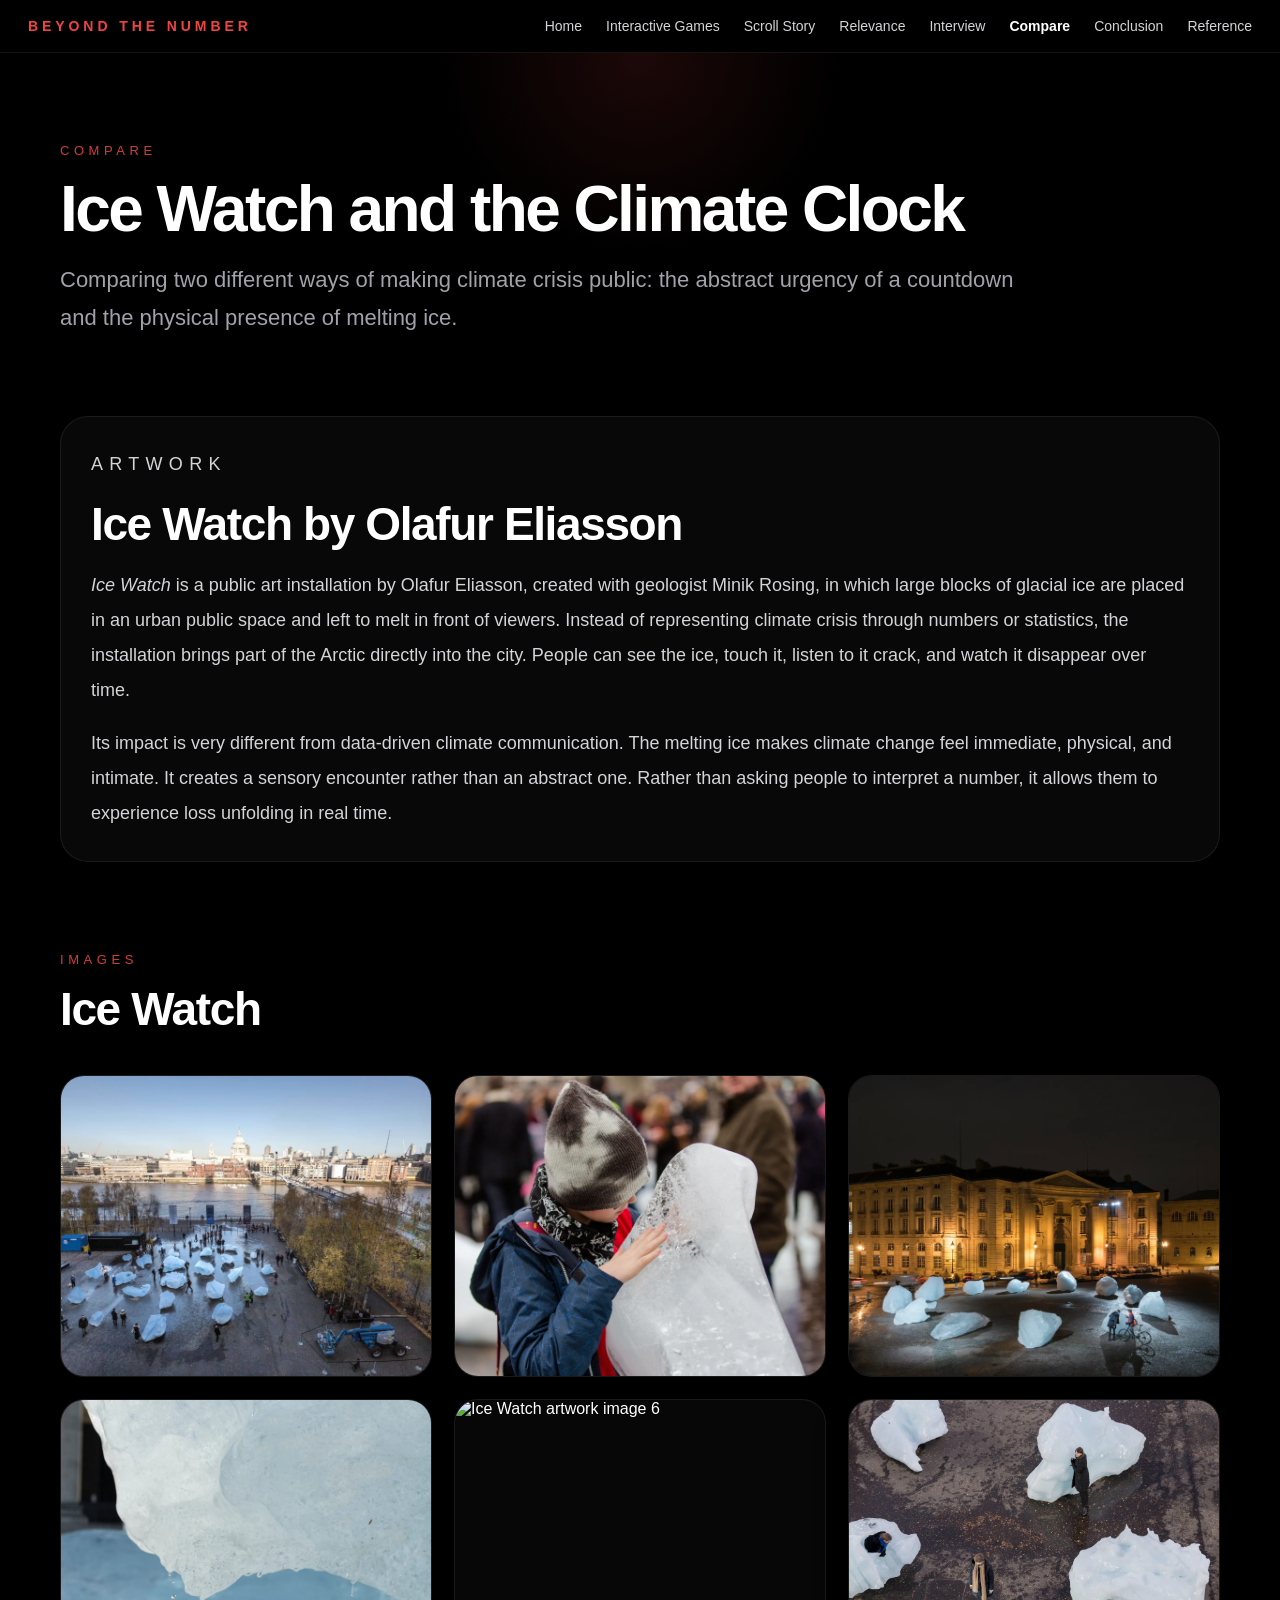
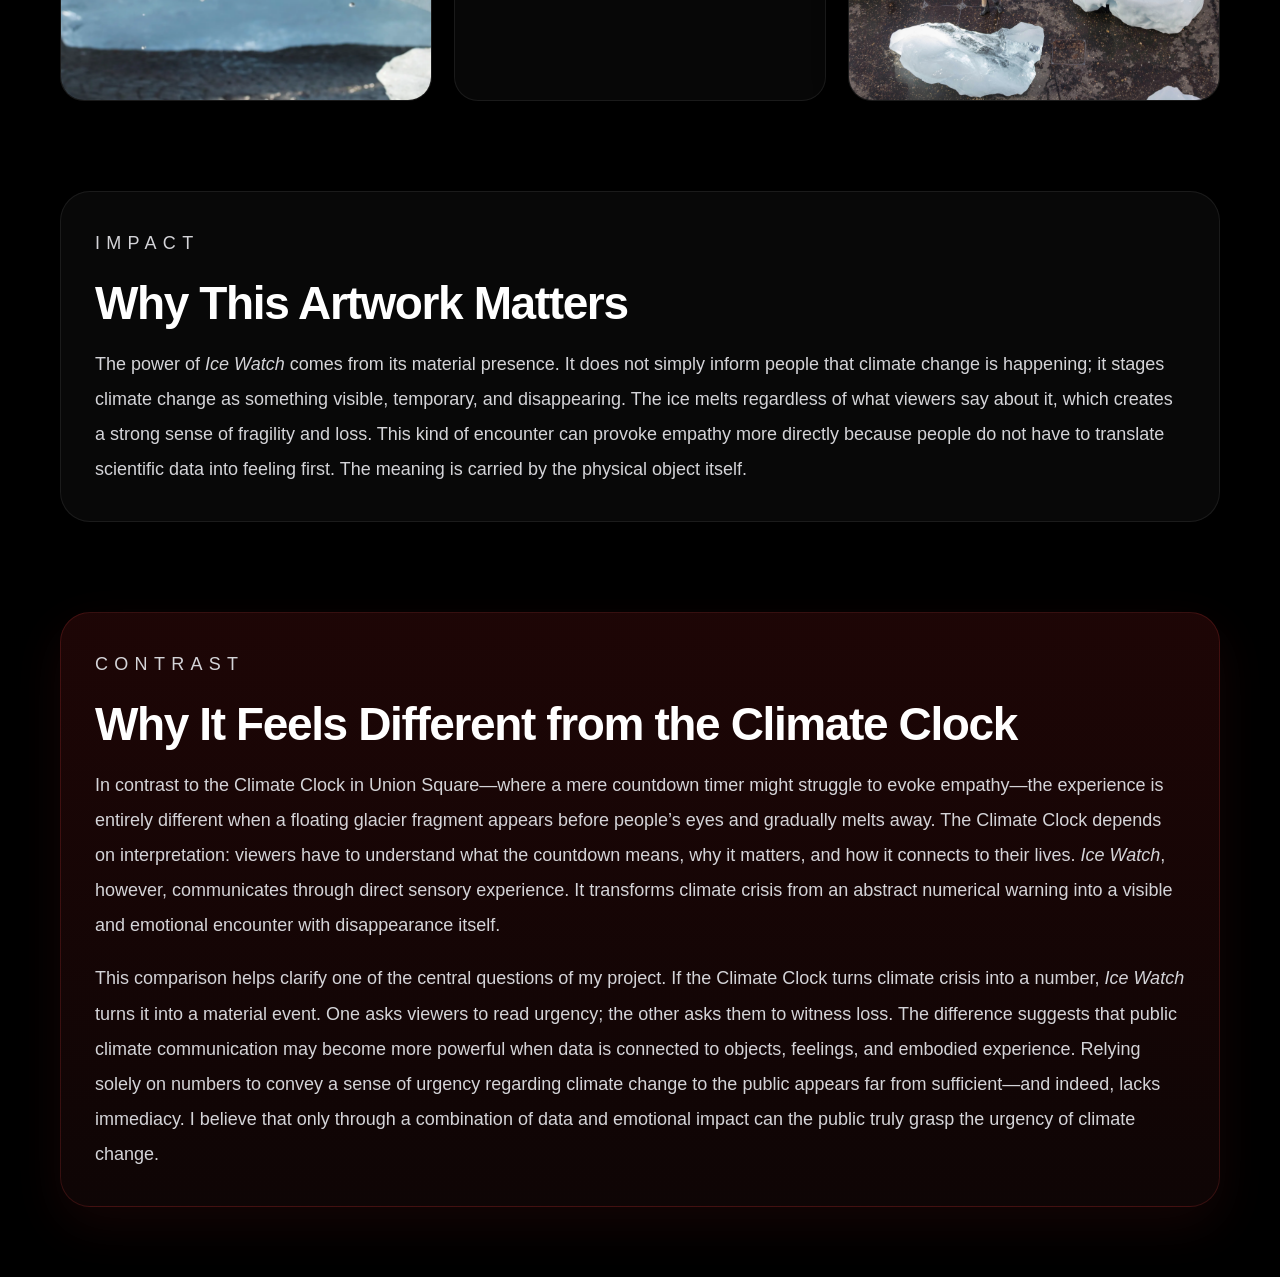
==== compare.html @ d5ae1855 "Add files via upload" ====
<!DOCTYPE html>
<html lang="en">
<head>
  <meta charset="UTF-8" />
  <meta name="viewport" content="width=device-width, initial-scale=1.0" />
  <title>Compare | Beyond the Number</title>
  <link rel="stylesheet" href="compare.css" />
</head>
<body>
  <header class="navbar">
    <div class="nav-container">
      <div class="nav-logo">Beyond the Number</div>
      <nav class="nav-links">
        <a href="index.html">Home</a>
        <a href="games.html">Interactive Games</a>
        <a href="scroll-story.html">Scroll Story</a>
        <a href="relevance.html">Relevance</a>
        <a href="interview.html">Interview</a>
        <a href="compare.html" class="active">Compare</a>
        <a href="conclusion.html">Conclusion</a>
        <a href="reference.html">Reference</a>
      </nav>
    </div>
  </header>

  <section class="compare-hero">
    <div class="section-container">
      <p class="section-eyebrow">Compare</p>
      <h1>Ice Watch and the Climate Clock</h1>
      <p class="hero-subtitle">
        Comparing two different ways of making climate crisis public:
        the abstract urgency of a countdown and the physical presence of melting ice.
      </p>
    </div>
  </section>

  <section class="intro-section">
    <div class="section-container">
      <div class="intro-card">
        <div class="intro-text">
          <p class="section-eyebrow">Artwork</p>
          <h2>Ice Watch by Olafur Eliasson</h2>
          <p>
            <em>Ice Watch</em> is a public art installation by Olafur Eliasson, created with geologist Minik Rosing, in which large blocks of glacial ice are placed in an urban public space and left to melt in front of viewers. Instead of representing climate crisis through numbers or statistics, the installation brings part of the Arctic directly into the city. People can see the ice, touch it, listen to it crack, and watch it disappear over time.
          </p>
          <p>
            Its impact is very different from data-driven climate communication. The melting ice makes climate change feel immediate, physical, and intimate. It creates a sensory encounter rather than an abstract one. Rather than asking people to interpret a number, it allows them to experience loss unfolding in real time.
          </p>
        </div>
      </div>
    </div>
  </section>

  <section class="gallery-section">
    <div class="section-container">
      <div class="section-heading">
        <p class="section-eyebrow">Images</p>
        <h2>Ice Watch</h2>
      </div>

      <div class="gallery-grid">
        <div class="gallery-card"><img src="ice1.jpg" alt="Ice Watch artwork image 1" /></div>
        <div class="gallery-card"><img src="ice2.jpg" alt="Ice Watch artwork image 2" /></div>
        <div class="gallery-card"><img src="ice3.jpg" alt="Ice Watch artwork image 3" /></div>
        <div class="gallery-card"><img src="ice4.jpg" alt="Ice Watch artwork image 4" /></div>
        <div class="gallery-card"><img src="ice6.gif" alt="Ice Watch artwork image 6" /></div>
        <div class="gallery-card"><img src="ice5.jpg" alt="Ice Watch artwork image 5" /></div>
      </div>
    </div>
  </section>

  <section class="impact-section">
    <div class="section-container">
      <div class="impact-box">
        <p class="section-eyebrow">Impact</p>
        <h2>Why This Artwork Matters</h2>
        <p>
          The power of <em>Ice Watch</em> comes from its material presence. It does not simply inform people that climate change is happening; it stages climate change as something visible, temporary, and disappearing. The ice melts regardless of what viewers say about it, which creates a strong sense of fragility and loss. This kind of encounter can provoke empathy more directly because people do not have to translate scientific data into feeling first. The meaning is carried by the physical object itself.
        </p>
      </div>
    </div>
  </section>

  <section class="contrast-section">
    <div class="section-container">
      <div class="contrast-box">
        <p class="section-eyebrow">Contrast</p>
        <h2>Why It Feels Different from the Climate Clock</h2>
        <p>
          In contrast to the Climate Clock in Union Square—where a mere countdown timer might struggle to evoke empathy—the experience is entirely different when a floating glacier fragment appears before people’s eyes and gradually melts away. The Climate Clock depends on interpretation: viewers have to understand what the countdown means, why it matters, and how it connects to their lives. <em>Ice Watch</em>, however, communicates through direct sensory experience. It transforms climate crisis from an abstract numerical warning into a visible and emotional encounter with disappearance itself.
        </p>
        <p>
          This comparison helps clarify one of the central questions of my project. If the Climate Clock turns climate crisis into a number, <em>Ice Watch</em> turns it into a material event. One asks viewers to read urgency; the other asks them to witness loss. The difference suggests that public climate communication may become more powerful when data is connected to objects, feelings, and embodied experience.
          Relying solely on numbers to convey a sense of urgency regarding climate change to the public appears far from sufficient—and indeed, lacks immediacy. I believe that only through a combination of data and emotional impact can the public truly grasp the urgency of climate change.
        </p>
      </div>
    </div>
  </section>
</body>
</html>
---- compare.css ----
* {
  margin: 0;
  padding: 0;
  box-sizing: border-box;
}

html {
  scroll-behavior: smooth;
}

body {
  font-family: Arial, Helvetica, sans-serif;
  background: #000;
  color: #fff;
  overflow-x: hidden;
}

/* NAVBAR */
.navbar {
  position: sticky;
  top: 0;
  z-index: 1000;
  width: 100%;
  background: rgba(0, 0, 0, 0.82);
  backdrop-filter: blur(12px);
  border-bottom: 1px solid rgba(255, 255, 255, 0.08);
}

.nav-container {
  max-width: 1320px;
  margin: 0 auto;
  padding: 18px 28px;
  display: flex;
  justify-content: space-between;
  align-items: center;
  gap: 20px;
}

.nav-logo {
  color: #ef4444;
  font-size: 14px;
  font-weight: 700;
  text-transform: uppercase;
  letter-spacing: 0.28em;
  white-space: nowrap;
}

.nav-links {
  display: flex;
  gap: 24px;
  flex-wrap: wrap;
  justify-content: flex-end;
}

.nav-links a {
  text-decoration: none;
  color: #d4d4d8;
  font-size: 14px;
  transition: color 0.25s ease;
}

.nav-links a:hover,
.nav-links a.active {
  color: #fff;
  font-weight: 700;
}

/* GENERAL */
.section-container {
  max-width: 1320px;
  margin: 0 auto;
}

.section-eyebrow {
  color: rgba(239, 68, 68, 0.88);
  text-transform: uppercase;
  letter-spacing: 0.35em;
  font-size: 13px;
  margin-bottom: 18px;
}

/* HERO */
.compare-hero {
  padding: 90px 60px 50px;
  background:
    radial-gradient(circle at top, rgba(239, 68, 68, 0.12), transparent 28%),
    #000;
}

.compare-hero h1 {
  font-size: 64px;
  line-height: 1.05;
  font-weight: 700;
  letter-spacing: -0.04em;
  margin-bottom: 18px;
  max-width: 980px;
}

.hero-subtitle {
  font-size: 22px;
  color: #a1a1aa;
  line-height: 1.7;
  max-width: 980px;
}

/* INTRO */
.intro-section {
  padding: 30px 60px 50px;
}

.intro-card {
  background: rgba(255,255,255,0.03);
  border: 1px solid rgba(255,255,255,0.08);
  border-radius: 28px;
  padding: 30px;
}

.intro-text h2,
.section-heading h2,
.impact-box h2,
.contrast-box h2 {
  font-size: 46px;
  line-height: 1.08;
  font-weight: 700;
  letter-spacing: -0.03em;
  margin-bottom: 18px;
}

.intro-text p,
.impact-box p,
.contrast-box p {
  color: #d4d4d8;
  font-size: 18px;
  line-height: 1.95;
}

.intro-text p + p,
.impact-box p + p,
.contrast-box p + p {
  margin-top: 18px;
}

/* GALLERY */
.gallery-section {
  padding: 40px 60px 70px;
}

.section-heading {
  margin-bottom: 40px;
}

.gallery-grid {
  display: grid;
  grid-template-columns: repeat(3, 1fr);
  gap: 22px;
}

.gallery-card {
  border-radius: 24px;
  overflow: hidden;
  border: 1px solid rgba(255,255,255,0.08);
  background: rgba(10,10,10,0.78);
  box-shadow: 0 12px 35px rgba(0,0,0,0.28);
}

.gallery-card img {
  width: 100%;
  height: 300px;
  object-fit: cover;
  display: block;
}

/* IMPACT + CONTRAST */
.impact-section,
.contrast-section {
  padding: 20px 60px 70px;
}

.impact-box,
.contrast-box {
  border-radius: 30px;
  padding: 34px;
}

.impact-box {
  background: rgba(255,255,255,0.03);
  border: 1px solid rgba(255,255,255,0.08);
}

.contrast-box {
  background: linear-gradient(180deg, rgba(41, 8, 8, 0.72), rgba(20, 7, 7, 0.72));
  border: 1px solid rgba(239,68,68,0.18);
  box-shadow: 0 18px 50px rgba(127, 29, 29, 0.16);
}

/* RESPONSIVE */
@media (max-width: 1100px) {
  .gallery-grid {
    grid-template-columns: 1fr;
  }

  .compare-hero h1,
  .intro-text h2,
  .section-heading h2,
  .impact-box h2,
  .contrast-box h2 {
    font-size: 42px;
  }
}

@media (max-width: 768px) {
  .compare-hero,
  .intro-section,
  .gallery-section,
  .impact-section,
  .contrast-section {
    padding-left: 20px;
    padding-right: 20px;
  }

  .compare-hero {
    padding-top: 60px;
  }

  .compare-hero h1,
  .intro-text h2,
  .section-heading h2,
  .impact-box h2,
  .contrast-box h2 {
    font-size: 32px;
  }

  .hero-subtitle,
  .intro-text p,
  .impact-box p,
  .contrast-box p {
    font-size: 16px;
  }

  .gallery-card img {
    height: 220px;
  }

  .intro-card,
  .impact-box,
  .contrast-box {
    padding: 22px;
  }

  .navbar {
    position: static;
  }

  .nav-container {
    padding: 16px 20px;
    align-items: flex-start;
    flex-direction: column;
  }

  .nav-links {
    gap: 14px;
  }
}
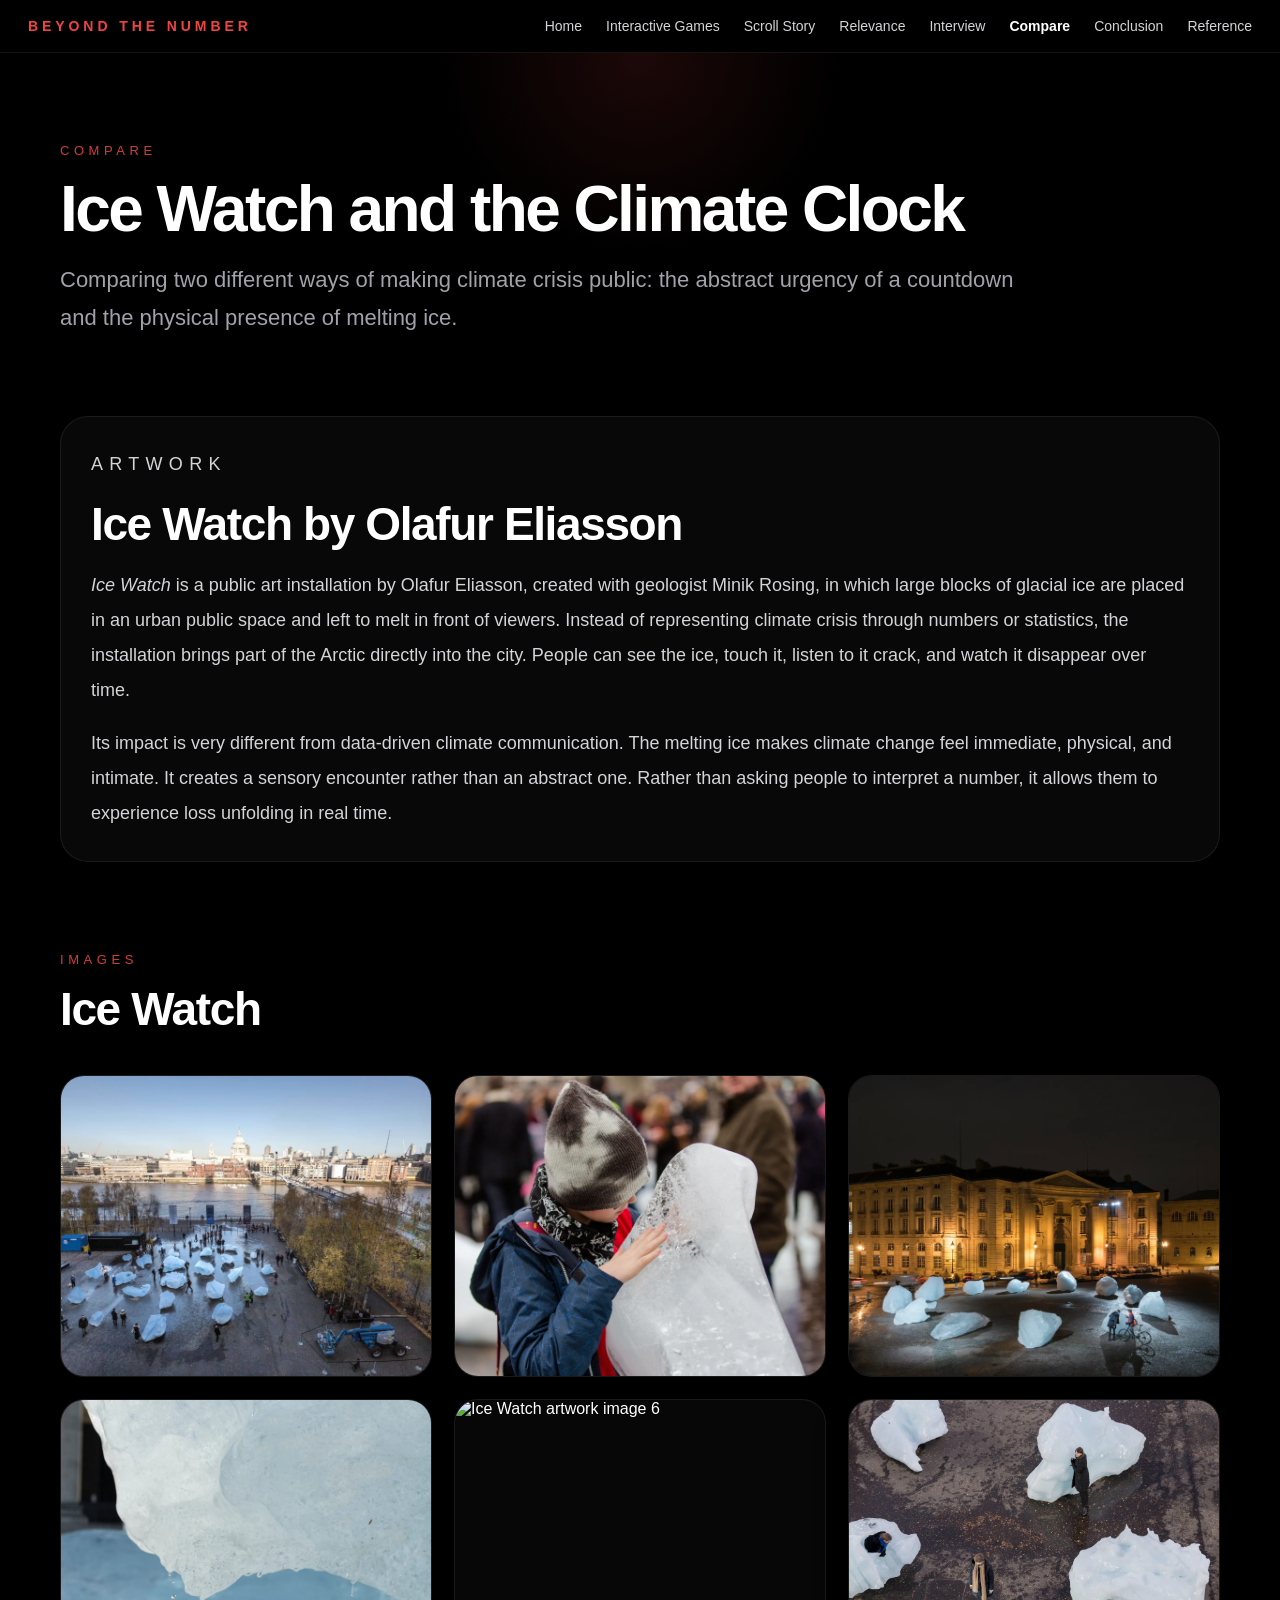
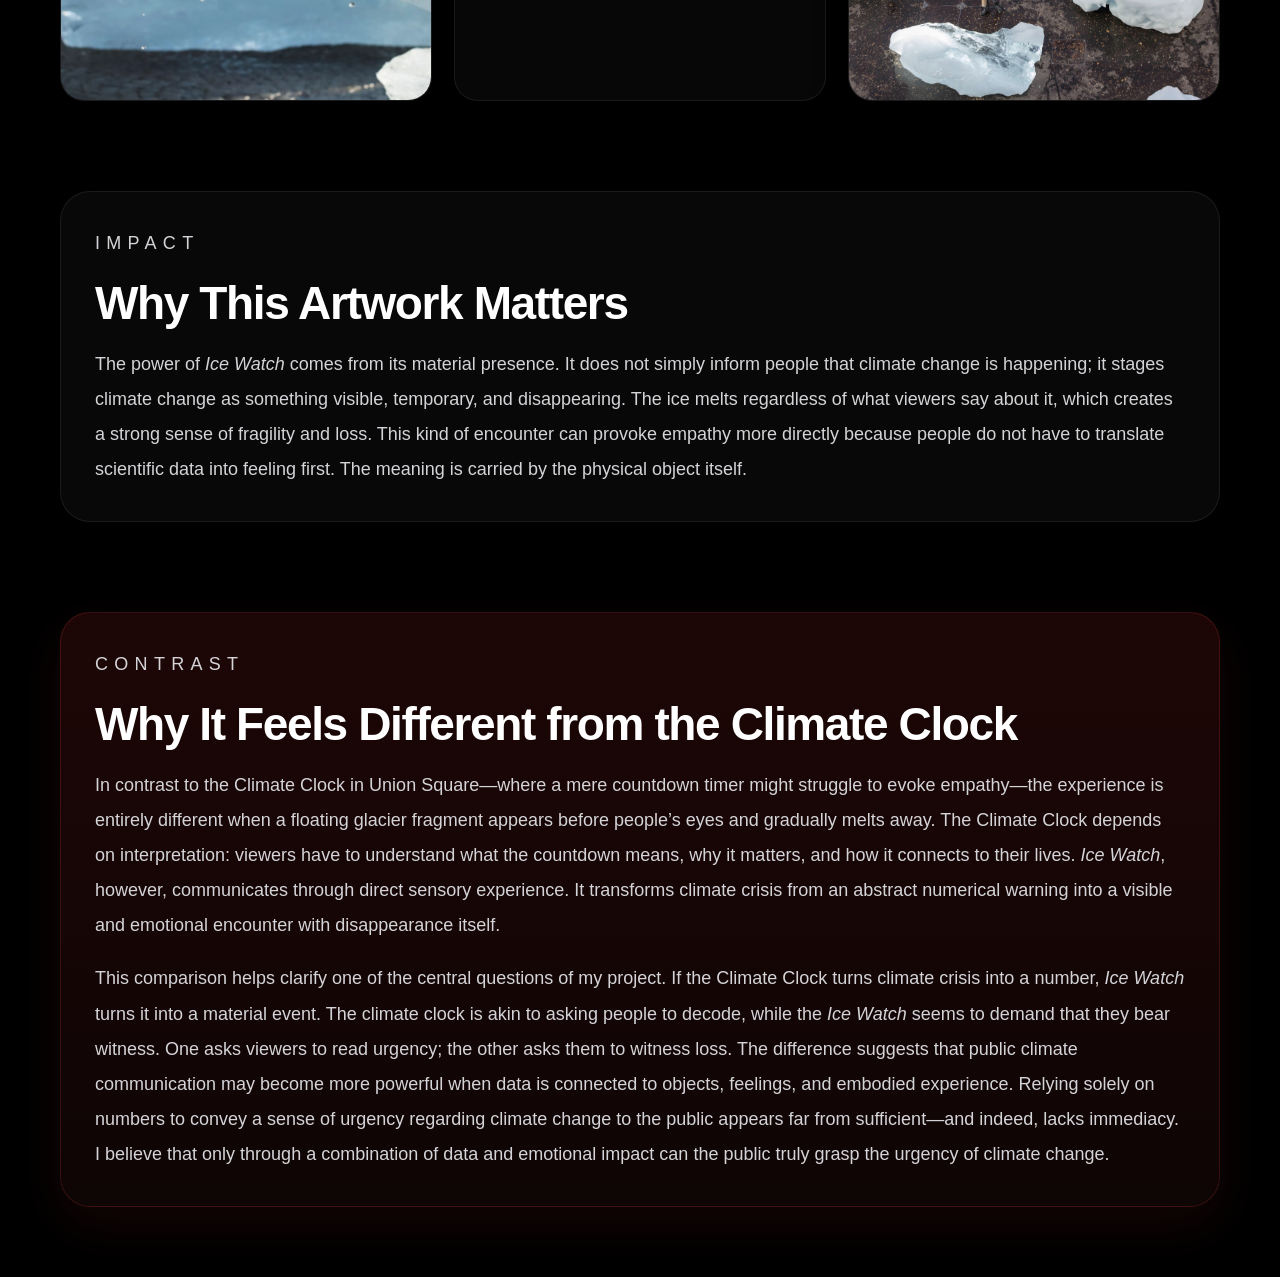
==== commit e43faece: "Add files via upload update website content and design" ====
--- a/compare.html
+++ b/compare.html
@@ -90,7 +90,7 @@
           In contrast to the Climate Clock in Union Square—where a mere countdown timer might struggle to evoke empathy—the experience is entirely different when a floating glacier fragment appears before people’s eyes and gradually melts away. The Climate Clock depends on interpretation: viewers have to understand what the countdown means, why it matters, and how it connects to their lives. <em>Ice Watch</em>, however, communicates through direct sensory experience. It transforms climate crisis from an abstract numerical warning into a visible and emotional encounter with disappearance itself.
         </p>
         <p>
-          This comparison helps clarify one of the central questions of my project. If the Climate Clock turns climate crisis into a number, <em>Ice Watch</em> turns it into a material event. One asks viewers to read urgency; the other asks them to witness loss. The difference suggests that public climate communication may become more powerful when data is connected to objects, feelings, and embodied experience.
+          This comparison helps clarify one of the central questions of my project. If the Climate Clock turns climate crisis into a number, <em>Ice Watch</em> turns it into a material event. The climate clock is akin to asking people to decode, while the <em>Ice Watch</em> seems to demand that they bear witness. One asks viewers to read urgency; the other asks them to witness loss. The difference suggests that public climate communication may become more powerful when data is connected to objects, feelings, and embodied experience.
           Relying solely on numbers to convey a sense of urgency regarding climate change to the public appears far from sufficient—and indeed, lacks immediacy. I believe that only through a combination of data and emotional impact can the public truly grasp the urgency of climate change.
         </p>
       </div>
